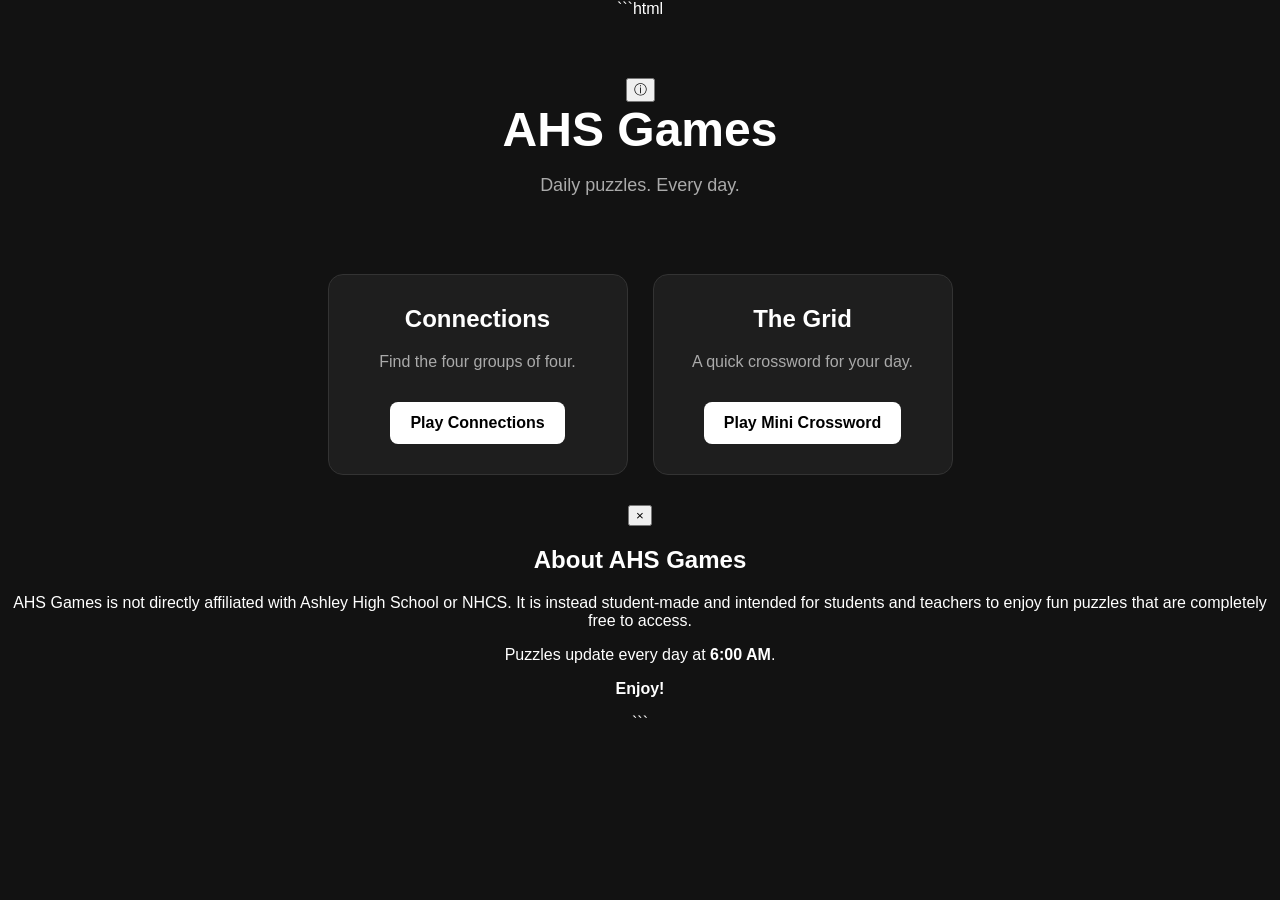
==== index.html @ a70616b3 "Update index.html" ====
```html
<!DOCTYPE html>
<html lang="en">
<head>
    <meta charset="UTF-8">
    <meta name="viewport" content="width=device-width, initial-scale=1.0">

    <title>AHS Games</title>

    <link rel="stylesheet" href="style.css">
</head>

<body>

    <header>

        <button id="info-button"
                class="info-button"
                type="button"
                aria-label="Information">
            ⓘ
        </button>

        <h1>AHS Games</h1>
        <p>Daily puzzles. Every day.</p>

    </header>

    <main>

        <div class="game-card">
            <h2>Connections</h2>
            <p>Find the four groups of four.</p>

            <a href="connections/index.html">
                Play Connections
            </a>
        </div>

        <div class="game-card">
            <h2>The Grid</h2>
            <p>A quick crossword for your day.</p>

            <a href="mini/index.html">
                Play Mini Crossword
            </a>
        </div>

    </main>

    <!-- Information Popup -->

    <div id="info-overlay"
         class="info-overlay">

        <div class="info-modal">

            <button id="close-info"
                    class="close-info"
                    type="button"
                    aria-label="Close information">
                ×
            </button>

            <h2>About AHS Games</h2>

            <p>
                AHS Games is not directly affiliated with
                Ashley High School or NHCS. It is instead
                student-made and intended for students and
                teachers to enjoy fun puzzles that are
                completely free to access.
            </p>

            <p>
                Puzzles update every day at
                <strong>6:00 AM</strong>.
            </p>

            <p>
                <strong>Enjoy!</strong>
            </p>

        </div>

    </div>

    <script>

        const infoButton = document.getElementById("info-button");
        const closeInfo = document.getElementById("close-info");
        const infoOverlay = document.getElementById("info-overlay");

        infoButton.addEventListener("click", () => {
            infoOverlay.classList.add("show");
        });

        closeInfo.addEventListener("click", () => {
            infoOverlay.classList.remove("show");
        });

        infoOverlay.addEventListener("click", (event) => {

            if (event.target === infoOverlay) {
                infoOverlay.classList.remove("show");
            }

        });

        document.addEventListener("keydown", (event) => {

            if (event.key === "Escape") {
                infoOverlay.classList.remove("show");
            }

        });

    </script>

</body>
</html>
```
---- style.css ----
﻿* {
    box-sizing: border-box;
}

body {
    margin: 0;
    font-family: Arial, sans-serif;
    background: #121212;
    color: white;
    text-align: center;
}

header {
    padding: 60px 20px 30px;
}

    header h1 {
        font-size: 48px;
        margin: 0;
    }

    header p {
        color: #aaa;
        font-size: 18px;
    }

main {
    display: flex;
    justify-content: center;
    gap: 25px;
    padding: 30px;
    flex-wrap: wrap;
}

.game-card {
    width: 300px;
    padding: 30px;
    background: #1e1e1e;
    border-radius: 15px;
    border: 1px solid #333;
}

    .game-card h2 {
        margin-top: 0;
    }

    .game-card p {
        color: #aaa;
    }

    .game-card a {
        display: inline-block;
        margin-top: 15px;
        padding: 12px 20px;
        background: white;
        color: black;
        text-decoration: none;
        border-radius: 8px;
        font-weight: bold;
    }

        .game-card a:hover {
            background: #ddd;
        }
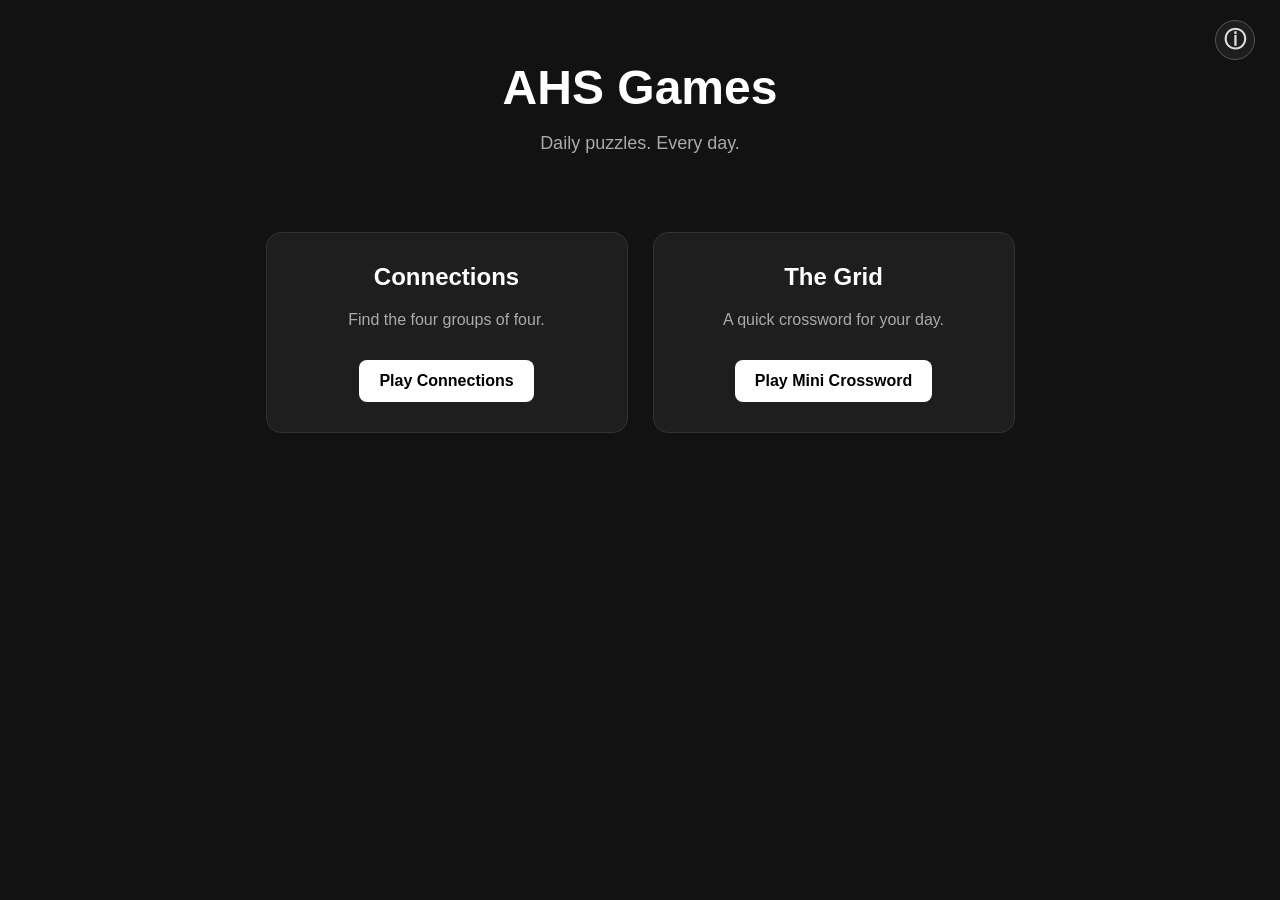
==== commit 422b3ac7: "Update index.html" ====
--- a/index.html
+++ b/index.html
@@ -1,4 +1,3 @@
-```html
 <!DOCTYPE html>
 <html lang="en">
 <head>
@@ -119,4 +118,3 @@
 
 </body>
 </html>
-```
--- a/style.css
+++ b/style.css
@@ -1,4 +1,5 @@
-﻿* {
+```css
+* {
     box-sizing: border-box;
 }
 
@@ -11,18 +12,59 @@
 }
 
 header {
+    position: relative;
     padding: 60px 20px 30px;
 }
 
-    header h1 {
-        font-size: 48px;
-        margin: 0;
-    }
-
-    header p {
-        color: #aaa;
-        font-size: 18px;
-    }
+header h1 {
+    font-size: 48px;
+    margin: 0;
+}
+
+header p {
+    color: #aaa;
+    font-size: 18px;
+}
+
+/* ================================
+   INFORMATION BUTTON
+================================ */
+
+.info-button {
+    position: absolute;
+    top: 20px;
+    right: 25px;
+
+    width: 40px;
+    height: 40px;
+
+    border: 1px solid #555;
+    border-radius: 50%;
+
+    background: #1e1e1e;
+    color: #ddd;
+
+    font-size: 22px;
+    font-weight: bold;
+
+    cursor: pointer;
+
+    transition:
+        background 0.15s ease,
+        border-color 0.15s ease,
+        color 0.15s ease;
+}
+
+.info-button:hover {
+    background: #2a2a2a;
+    border-color: #888;
+    color: white;
+}
+
+
+/* ================================
+   GAME CARDS
+================================ */
 
 main {
     display: flex;
@@ -40,25 +82,168 @@
     border: 1px solid #333;
 }
 
-    .game-card h2 {
-        margin-top: 0;
-    }
-
-    .game-card p {
-        color: #aaa;
-    }
-
-    .game-card a {
-        display: inline-block;
-        margin-top: 15px;
-        padding: 12px 20px;
-        background: white;
-        color: black;
-        text-decoration: none;
-        border-radius: 8px;
-        font-weight: bold;
-    }
-
-        .game-card a:hover {
-            background: #ddd;
-        }
+.game-card h2 {
+    margin-top: 0;
+}
+
+.game-card p {
+    color: #aaa;
+}
+
+.game-card a {
+    display: inline-block;
+    margin-top: 15px;
+    padding: 12px 20px;
+
+    background: white;
+    color: black;
+
+    text-decoration: none;
+    border-radius: 8px;
+
+    font-weight: bold;
+}
+
+.game-card a:hover {
+    background: #ddd;
+}
+
+
+/* ================================
+   INFORMATION POPUP
+================================ */
+
+.info-overlay {
+    position: fixed;
+    inset: 0;
+
+    display: flex;
+    align-items: center;
+    justify-content: center;
+
+    padding: 20px;
+
+    background: rgba(0, 0, 0, 0.75);
+
+    opacity: 0;
+    visibility: hidden;
+    pointer-events: none;
+
+    transition:
+        opacity 0.2s ease,
+        visibility 0.2s ease;
+
+    z-index: 1000;
+}
+
+.info-overlay.show {
+    opacity: 1;
+    visibility: visible;
+    pointer-events: auto;
+}
+
+.info-modal {
+    position: relative;
+
+    width: min(500px, 95vw);
+
+    padding: 35px 30px;
+
+    background: #1e1e1e;
+
+    border: 1px solid #444;
+    border-radius: 12px;
+
+    text-align: center;
+
+    box-shadow: 0 10px 35px rgba(0, 0, 0, 0.5);
+}
+
+.info-modal h2 {
+    margin-top: 0;
+    margin-bottom: 20px;
+
+    font-size: 26px;
+}
+
+.info-modal p {
+    margin: 15px 0;
+
+    color: #bbb;
+
+    font-size: 16px;
+    line-height: 1.6;
+}
+
+.info-modal strong {
+    color: white;
+}
+
+
+/* ================================
+   CLOSE BUTTON
+================================ */
+
+.close-info {
+    position: absolute;
+
+    top: 8px;
+    right: 10px;
+
+    width: 35px;
+    height: 35px;
+
+    border: none;
+    background: transparent;
+
+    color: #aaa;
+
+    font-size: 28px;
+    line-height: 1;
+
+    cursor: pointer;
+}
+
+.close-info:hover {
+    color: white;
+}
+
+
+/* ================================
+   MOBILE
+================================ */
+
+@media (max-width: 600px) {
+
+    header {
+        padding-top: 55px;
+    }
+
+    header h1 {
+        font-size: 38px;
+    }
+
+    header p {
+        font-size: 16px;
+    }
+
+    .info-button {
+        top: 15px;
+        right: 15px;
+    }
+
+    main {
+        padding: 20px;
+    }
+
+    .game-card {
+        width: 100%;
+        max-width: 350px;
+    }
+
+    .info-modal {
+        padding: 30px 22px;
+    }
+
+}
+```
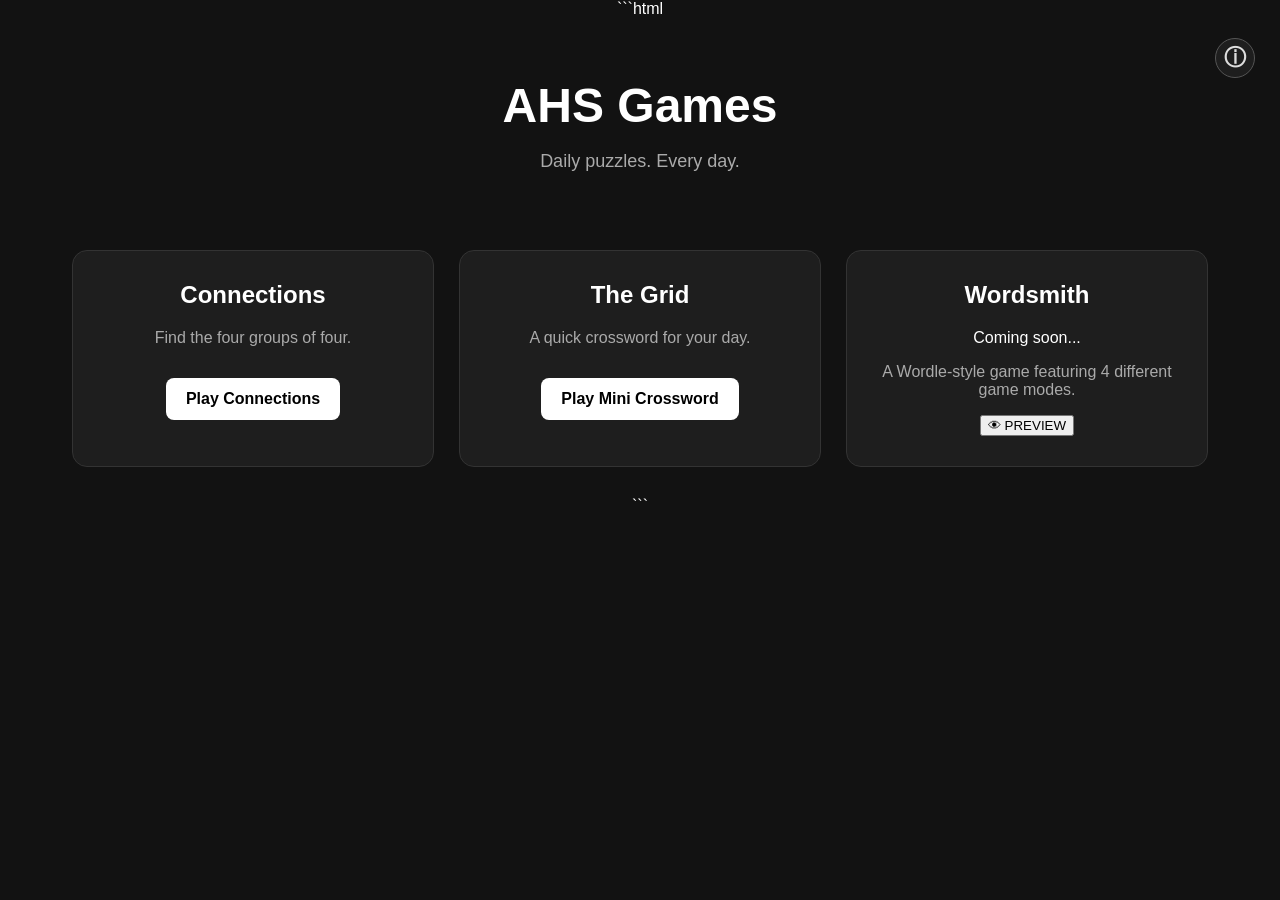
==== commit 4b57f058: "Update index.html" ====
--- a/index.html
+++ b/index.html
@@ -1,3 +1,4 @@
+```html
 <!DOCTYPE html>
 <html lang="en">
 <head>
@@ -25,29 +26,69 @@
 
     </header>
 
+
     <main>
 
+        <!-- CONNECTIONS -->
+
         <div class="game-card">
+
             <h2>Connections</h2>
-            <p>Find the four groups of four.</p>
+
+            <p>
+                Find the four groups of four.
+            </p>
 
             <a href="connections/index.html">
                 Play Connections
             </a>
-        </div>
+
+        </div>
+
+
+        <!-- THE GRID -->
 
         <div class="game-card">
+
             <h2>The Grid</h2>
-            <p>A quick crossword for your day.</p>
+
+            <p>
+                A quick crossword for your day.
+            </p>
 
             <a href="mini/index.html">
                 Play Mini Crossword
             </a>
+
+        </div>
+
+
+        <!-- WORDSMITH -->
+
+        <div class="game-card wordsmith-card">
+
+            <h2>Wordsmith</h2>
+
+            <div class="coming-soon">
+                Coming soon...
+            </div>
+
+            <p>
+                A Wordle-style game featuring 4 different game modes.
+            </p>
+
+            <button id="preview-button"
+                    class="preview-button"
+                    type="button">
+                👁 PREVIEW
+            </button>
+
         </div>
 
     </main>
 
-    <!-- Information Popup -->
+
+    <!-- INFORMATION POPUP -->
 
     <div id="info-overlay"
          class="info-overlay">
@@ -84,32 +125,189 @@
 
     </div>
 
+
+    <!-- WORDSMITH PREVIEW POPUP -->
+
+    <div id="preview-overlay"
+         class="info-overlay">
+
+        <div class="info-modal wordsmith-modal">
+
+            <button id="close-preview"
+                    class="close-info"
+                    type="button"
+                    aria-label="Close preview">
+                ×
+            </button>
+
+            <h2>Wordsmith</h2>
+
+            <div class="coming-soon modal-coming-soon">
+                Coming soon...
+            </div>
+
+            <p>
+                A Wordle-style game featuring
+                <strong>4 different game modes.</strong>
+            </p>
+
+
+            <div class="mode-list">
+
+                <div class="mode">
+
+                    <h3>CLASSIC</h3>
+
+                    <p>
+                        <strong>5-letter words</strong>
+                    </p>
+
+                    <span>
+                        The standard Wordsmith experience.
+                    </span>
+
+                </div>
+
+
+                <div class="mode">
+
+                    <h3>SHORT</h3>
+
+                    <p>
+                        <strong>4-letter words</strong>
+                    </p>
+
+                    <span>
+                        A shorter version of the game
+                        with four-letter words.
+                    </span>
+
+                </div>
+
+
+                <div class="mode">
+
+                    <h3>LARGE</h3>
+
+                    <p>
+                        <strong>6-letter words</strong>
+                    </p>
+
+                    <span>
+                        More letters. More possibilities.
+                    </span>
+
+                </div>
+
+
+                <div class="mode">
+
+                    <h3>EXTREME</h3>
+
+                    <p>
+                        <strong>Very niche, unknown words</strong>
+                    </p>
+
+                    <span>
+                        Obscure words for players who
+                        really want to test their vocabulary.
+                    </span>
+
+                </div>
+
+            </div>
+
+
+            <p class="wordsmith-ending">
+                Wordsmith is coming soon to AHS Games.
+            </p>
+
+        </div>
+
+    </div>
+
+
     <script>
+
+        // ================================
+        // INFORMATION POPUP
+        // ================================
 
         const infoButton = document.getElementById("info-button");
         const closeInfo = document.getElementById("close-info");
         const infoOverlay = document.getElementById("info-overlay");
 
+
         infoButton.addEventListener("click", () => {
+
             infoOverlay.classList.add("show");
-        });
+
+        });
+
 
         closeInfo.addEventListener("click", () => {
+
             infoOverlay.classList.remove("show");
-        });
+
+        });
+
 
         infoOverlay.addEventListener("click", (event) => {
 
             if (event.target === infoOverlay) {
+
                 infoOverlay.classList.remove("show");
+
             }
 
         });
 
+
+        // ================================
+        // WORDSMITH PREVIEW
+        // ================================
+
+        const previewButton = document.getElementById("preview-button");
+        const closePreview = document.getElementById("close-preview");
+        const previewOverlay = document.getElementById("preview-overlay");
+
+
+        previewButton.addEventListener("click", () => {
+
+            previewOverlay.classList.add("show");
+
+        });
+
+
+        closePreview.addEventListener("click", () => {
+
+            previewOverlay.classList.remove("show");
+
+        });
+
+
+        previewOverlay.addEventListener("click", (event) => {
+
+            if (event.target === previewOverlay) {
+
+                previewOverlay.classList.remove("show");
+
+            }
+
+        });
+
+
+        // ================================
+        // ESCAPE KEY
+        // ================================
+
         document.addEventListener("keydown", (event) => {
 
             if (event.key === "Escape") {
+
                 infoOverlay.classList.remove("show");
+                previewOverlay.classList.remove("show");
+
             }
 
         });
@@ -118,3 +316,4 @@
 
 </body>
 </html>
+```
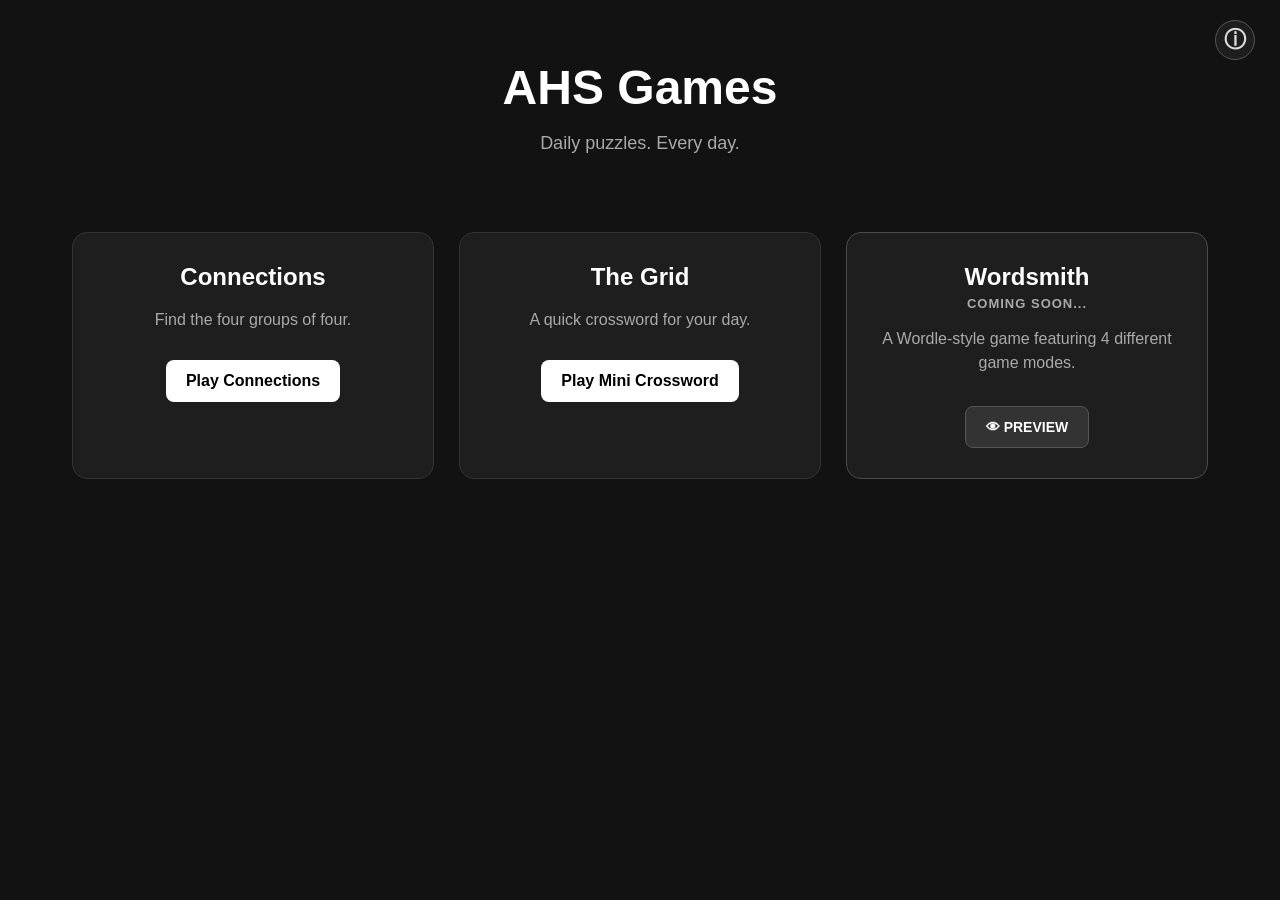
==== commit f319e8b1: "Update index.html" ====
--- a/index.html
+++ b/index.html
@@ -1,4 +1,4 @@
-```html
+
 <!DOCTYPE html>
 <html lang="en">
 <head>
@@ -316,4 +316,4 @@
 
 </body>
 </html>
-```
+
--- a/style.css
+++ b/style.css
@@ -25,6 +25,7 @@
     color: #aaa;
     font-size: 18px;
 }
+
 
 /* ================================
    INFORMATION BUTTON
@@ -77,7 +78,9 @@
 .game-card {
     width: 300px;
     padding: 30px;
+
     background: #1e1e1e;
+
     border-radius: 15px;
     border: 1px solid #333;
 }
@@ -92,6 +95,7 @@
 
 .game-card a {
     display: inline-block;
+
     margin-top: 15px;
     padding: 12px 20px;
 
@@ -99,6 +103,7 @@
     color: black;
 
     text-decoration: none;
+
     border-radius: 8px;
 
     font-weight: bold;
@@ -110,7 +115,56 @@
 
 
 /* ================================
-   INFORMATION POPUP
+   WORDSMITH CARD
+================================ */
+
+.wordsmith-card {
+    border-color: #4a4a4a;
+}
+
+.wordsmith-card h2 {
+    margin-bottom: 5px;
+}
+
+.coming-soon {
+    color: #aaa;
+
+    font-size: 13px;
+    font-weight: bold;
+
+    text-transform: uppercase;
+    letter-spacing: 1px;
+}
+
+.wordsmith-card p {
+    line-height: 1.5;
+}
+
+.preview-button {
+    display: inline-block;
+
+    margin-top: 15px;
+    padding: 12px 20px;
+
+    background: #333;
+    color: white;
+
+    border: 1px solid #555;
+    border-radius: 8px;
+
+    font-size: 14px;
+    font-weight: bold;
+
+    cursor: pointer;
+}
+
+.preview-button:hover {
+    background: #444;
+}
+
+
+/* ================================
+   POPUPS
 ================================ */
 
 .info-overlay {
@@ -210,6 +264,72 @@
 
 
 /* ================================
+   WORDSMITH PREVIEW
+================================ */
+
+.wordsmith-modal {
+    max-height: 90vh;
+    overflow-y: auto;
+}
+
+.modal-coming-soon {
+    margin-top: -10px;
+    margin-bottom: 20px;
+}
+
+.mode-list {
+    display: grid;
+    grid-template-columns: repeat(2, 1fr);
+    gap: 12px;
+
+    margin-top: 25px;
+}
+
+.mode {
+    padding: 17px 13px;
+
+    background: #151515;
+
+    border: 1px solid #333;
+    border-radius: 8px;
+
+    text-align: left;
+}
+
+.mode h3 {
+    margin: 0 0 6px;
+
+    font-size: 15px;
+    letter-spacing: 0.5px;
+}
+
+.mode p {
+    margin: 0 0 7px;
+
+    color: #ddd;
+
+    font-size: 14px;
+}
+
+.mode span {
+    display: block;
+
+    color: #888;
+
+    font-size: 13px;
+    line-height: 1.4;
+}
+
+.wordsmith-ending {
+    margin-top: 25px !important;
+
+    color: #aaa !important;
+
+    font-weight: bold;
+}
+
+
+/* ================================
    MOBILE
 ================================ */
 
@@ -245,5 +365,9 @@
         padding: 30px 22px;
     }
 
+    .mode-list {
+        grid-template-columns: 1fr;
+    }
+
 }
 ```
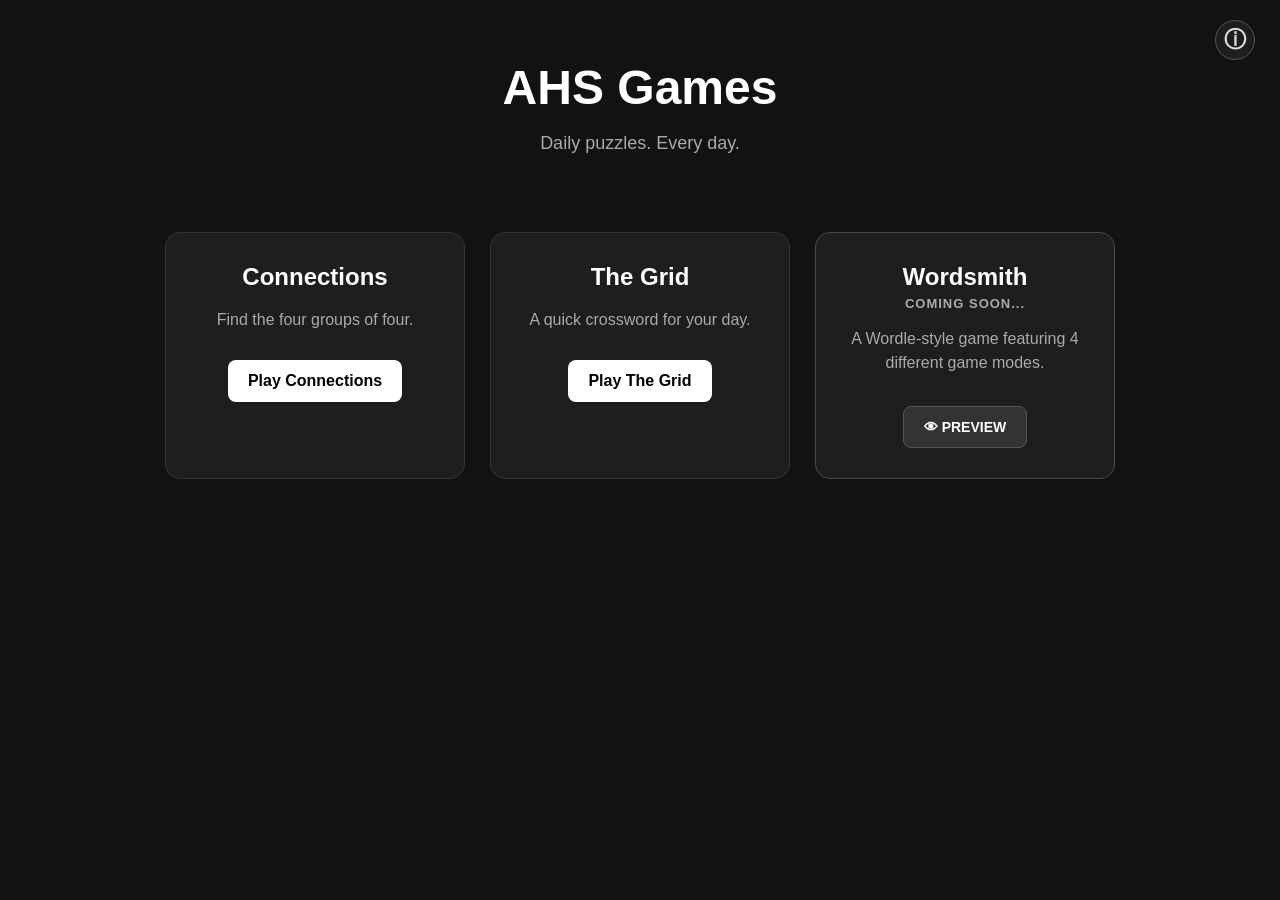
==== commit 08b57f5d: "Update index.html" ====
--- a/index.html
+++ b/index.html
@@ -57,7 +57,7 @@
             </p>
 
             <a href="mini/index.html">
-                Play Mini Crossword
+                Play The Grid
             </a>
 
         </div>
--- a/style.css
+++ b/style.css
@@ -1,4 +1,3 @@
-```css
 * {
     box-sizing: border-box;
 }
@@ -370,4 +369,3 @@
     }
 
 }
-```
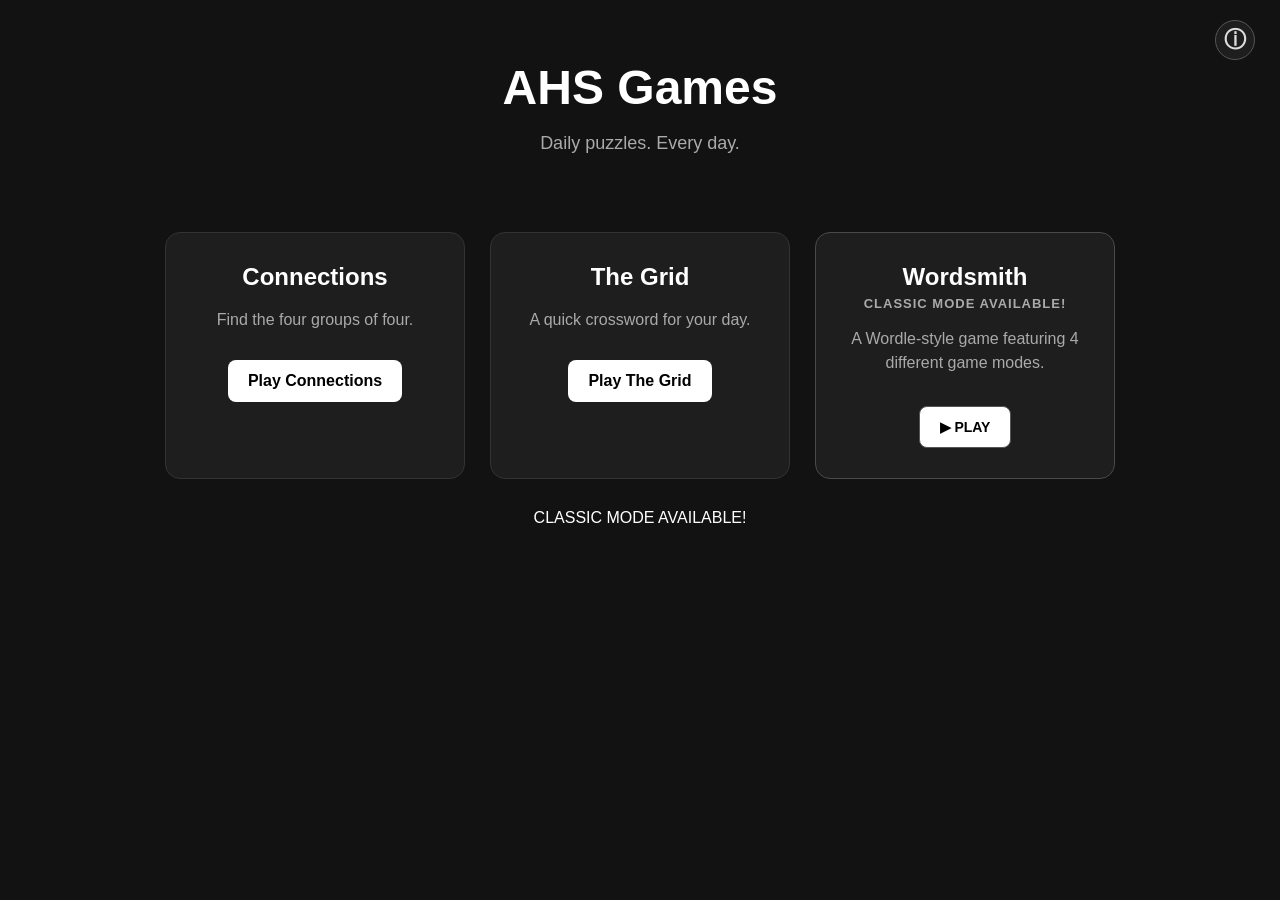
==== commit 30bfa27b: "Update index.html" ====
--- a/index.html
+++ b/index.html
@@ -1,4 +1,3 @@
-
 <!DOCTYPE html>
 <html lang="en">
 <head>
@@ -70,22 +69,29 @@
             <h2>Wordsmith</h2>
 
             <div class="coming-soon">
-                Coming soon...
+                Classic Mode Available!
             </div>
 
             <p>
                 A Wordle-style game featuring 4 different game modes.
             </p>
 
-            <button id="preview-button"
-                    class="preview-button"
-                    type="button">
-                👁 PREVIEW
-            </button>
+            <a href="wordsmith/index.html"
+               class="preview-button">
+                ▶ PLAY
+            </a>
 
         </div>
 
     </main>
+
+
+    <!-- CLASSIC MODE AVAILABLE BADGE -->
+
+    <div class="classic-badge"
+         aria-hidden="true">
+        CLASSIC MODE AVAILABLE!
+    </div>
 
 
     <!-- INFORMATION POPUP -->
@@ -119,107 +125,6 @@
 
             <p>
                 <strong>Enjoy!</strong>
-            </p>
-
-        </div>
-
-    </div>
-
-
-    <!-- WORDSMITH PREVIEW POPUP -->
-
-    <div id="preview-overlay"
-         class="info-overlay">
-
-        <div class="info-modal wordsmith-modal">
-
-            <button id="close-preview"
-                    class="close-info"
-                    type="button"
-                    aria-label="Close preview">
-                ×
-            </button>
-
-            <h2>Wordsmith</h2>
-
-            <div class="coming-soon modal-coming-soon">
-                Coming soon...
-            </div>
-
-            <p>
-                A Wordle-style game featuring
-                <strong>4 different game modes.</strong>
-            </p>
-
-
-            <div class="mode-list">
-
-                <div class="mode">
-
-                    <h3>CLASSIC</h3>
-
-                    <p>
-                        <strong>5-letter words</strong>
-                    </p>
-
-                    <span>
-                        The standard Wordsmith experience.
-                    </span>
-
-                </div>
-
-
-                <div class="mode">
-
-                    <h3>SHORT</h3>
-
-                    <p>
-                        <strong>4-letter words</strong>
-                    </p>
-
-                    <span>
-                        A shorter version of the game
-                        with four-letter words.
-                    </span>
-
-                </div>
-
-
-                <div class="mode">
-
-                    <h3>LARGE</h3>
-
-                    <p>
-                        <strong>6-letter words</strong>
-                    </p>
-
-                    <span>
-                        More letters. More possibilities.
-                    </span>
-
-                </div>
-
-
-                <div class="mode">
-
-                    <h3>EXTREME</h3>
-
-                    <p>
-                        <strong>Very niche, unknown words</strong>
-                    </p>
-
-                    <span>
-                        Obscure words for players who
-                        really want to test their vocabulary.
-                    </span>
-
-                </div>
-
-            </div>
-
-
-            <p class="wordsmith-ending">
-                Wordsmith is coming soon to AHS Games.
             </p>
 
         </div>
@@ -264,40 +169,6 @@
 
 
         // ================================
-        // WORDSMITH PREVIEW
-        // ================================
-
-        const previewButton = document.getElementById("preview-button");
-        const closePreview = document.getElementById("close-preview");
-        const previewOverlay = document.getElementById("preview-overlay");
-
-
-        previewButton.addEventListener("click", () => {
-
-            previewOverlay.classList.add("show");
-
-        });
-
-
-        closePreview.addEventListener("click", () => {
-
-            previewOverlay.classList.remove("show");
-
-        });
-
-
-        previewOverlay.addEventListener("click", (event) => {
-
-            if (event.target === previewOverlay) {
-
-                previewOverlay.classList.remove("show");
-
-            }
-
-        });
-
-
-        // ================================
         // ESCAPE KEY
         // ================================
 
@@ -306,7 +177,6 @@
             if (event.key === "Escape") {
 
                 infoOverlay.classList.remove("show");
-                previewOverlay.classList.remove("show");
 
             }
 
@@ -316,4 +186,3 @@
 
 </body>
 </html>
-
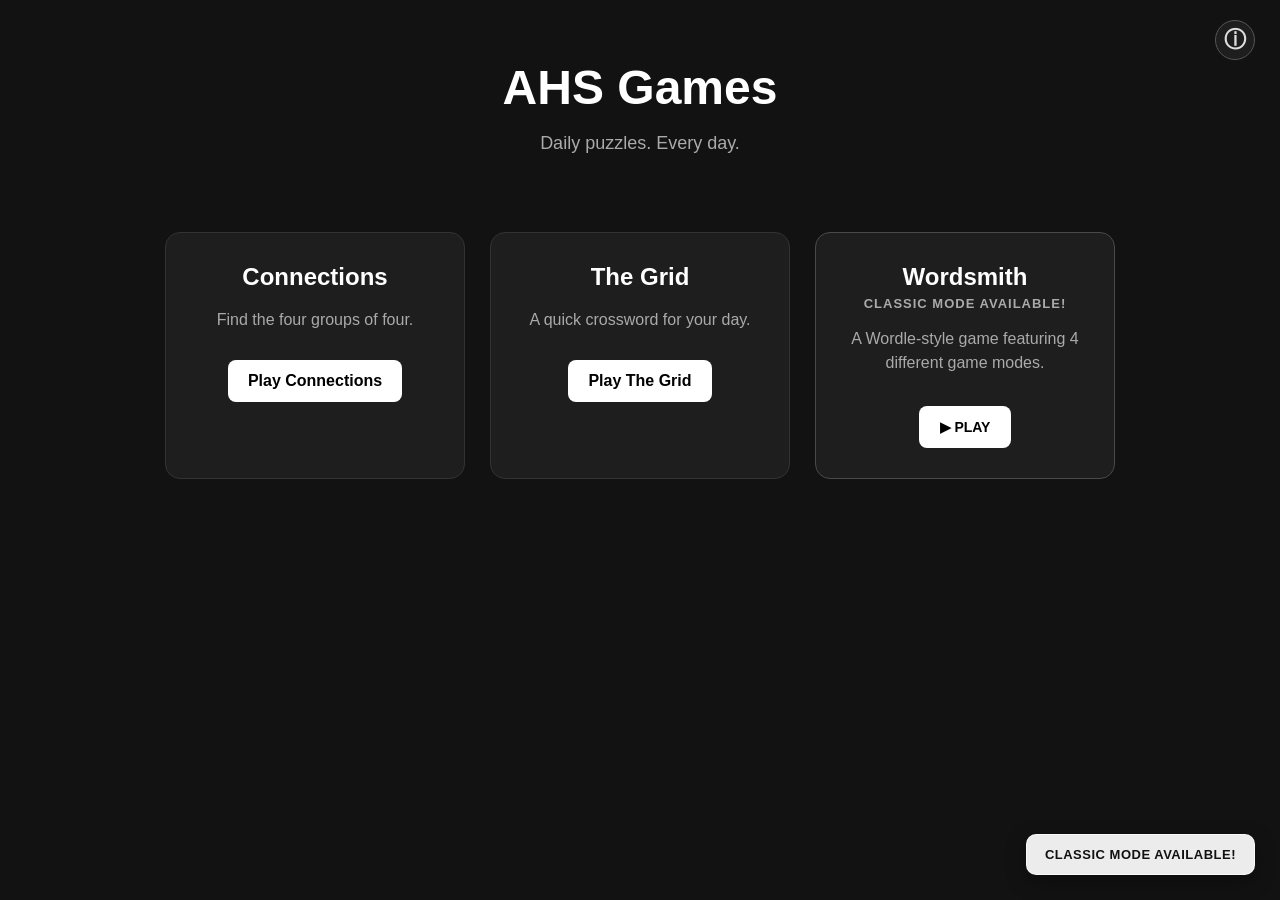
==== commit b4cf8442: "Update index.html" ====
--- a/index.html
+++ b/index.html
@@ -66,6 +66,14 @@
 
         <div class="game-card wordsmith-card">
 
+            <!-- CLASSIC MODE BADGE -->
+
+            <div class="classic-badge"
+                 aria-hidden="true">
+                CLASSIC MODE AVAILABLE!
+            </div>
+
+
             <h2>Wordsmith</h2>
 
             <div class="coming-soon">
@@ -84,14 +92,6 @@
         </div>
 
     </main>
-
-
-    <!-- CLASSIC MODE AVAILABLE BADGE -->
-
-    <div class="classic-badge"
-         aria-hidden="true">
-        CLASSIC MODE AVAILABLE!
-    </div>
 
 
     <!-- INFORMATION POPUP -->
--- a/style.css
+++ b/style.css
@@ -139,26 +139,95 @@
     line-height: 1.5;
 }
 
+
+/* ================================
+   WORDSMITH PLAY BUTTON
+================================ */
+
 .preview-button {
     display: inline-block;
 
     margin-top: 15px;
-    padding: 12px 20px;
-
-    background: #333;
-    color: white;
-
-    border: 1px solid #555;
+    padding: 12px 24px;
+
+    background: rgba(255, 255, 255, 0.08);
+    color: white;
+
+    border: 1px solid rgba(255, 255, 255, 0.25);
     border-radius: 8px;
 
     font-size: 14px;
     font-weight: bold;
 
+    text-decoration: none;
+
     cursor: pointer;
+
+    transition:
+        background 0.2s ease,
+        border-color 0.2s ease,
+        transform 0.2s ease;
 }
 
 .preview-button:hover {
-    background: #444;
+    background: rgba(255, 255, 255, 0.15);
+    border-color: rgba(255, 255, 255, 0.45);
+    transform: translateY(-2px);
+}
+
+
+/* ================================
+   CLASSIC MODE BADGE
+================================ */
+
+.classic-badge {
+    position: fixed;
+
+    right: 25px;
+    bottom: 25px;
+
+    padding: 12px 18px;
+
+    background: rgba(255, 255, 255, 0.92);
+    color: #111;
+
+    border: 1px solid rgba(255, 255, 255, 0.7);
+    border-radius: 10px;
+
+    font-size: 13px;
+    font-weight: bold;
+
+    letter-spacing: 0.5px;
+
+    box-shadow:
+        0 6px 20px rgba(0, 0, 0, 0.35);
+
+    pointer-events: none;
+
+    animation: classicPulse 2.2s ease-in-out infinite;
+
+    z-index: 900;
+}
+
+
+/* ================================
+   CLASSIC MODE PULSE
+================================ */
+
+@keyframes classicPulse {
+
+    0% {
+        transform: scale(1);
+    }
+
+    50% {
+        transform: scale(1.08);
+    }
+
+    100% {
+        transform: scale(1);
+    }
+
 }
 
 
@@ -263,72 +332,6 @@
 
 
 /* ================================
-   WORDSMITH PREVIEW
-================================ */
-
-.wordsmith-modal {
-    max-height: 90vh;
-    overflow-y: auto;
-}
-
-.modal-coming-soon {
-    margin-top: -10px;
-    margin-bottom: 20px;
-}
-
-.mode-list {
-    display: grid;
-    grid-template-columns: repeat(2, 1fr);
-    gap: 12px;
-
-    margin-top: 25px;
-}
-
-.mode {
-    padding: 17px 13px;
-
-    background: #151515;
-
-    border: 1px solid #333;
-    border-radius: 8px;
-
-    text-align: left;
-}
-
-.mode h3 {
-    margin: 0 0 6px;
-
-    font-size: 15px;
-    letter-spacing: 0.5px;
-}
-
-.mode p {
-    margin: 0 0 7px;
-
-    color: #ddd;
-
-    font-size: 14px;
-}
-
-.mode span {
-    display: block;
-
-    color: #888;
-
-    font-size: 13px;
-    line-height: 1.4;
-}
-
-.wordsmith-ending {
-    margin-top: 25px !important;
-
-    color: #aaa !important;
-
-    font-weight: bold;
-}
-
-
-/* ================================
    MOBILE
 ================================ */
 
@@ -364,8 +367,13 @@
         padding: 30px 22px;
     }
 
-    .mode-list {
-        grid-template-columns: 1fr;
-    }
-
-}
+    .classic-badge {
+        right: 15px;
+        bottom: 15px;
+
+        padding: 10px 14px;
+
+        font-size: 11px;
+    }
+
+}
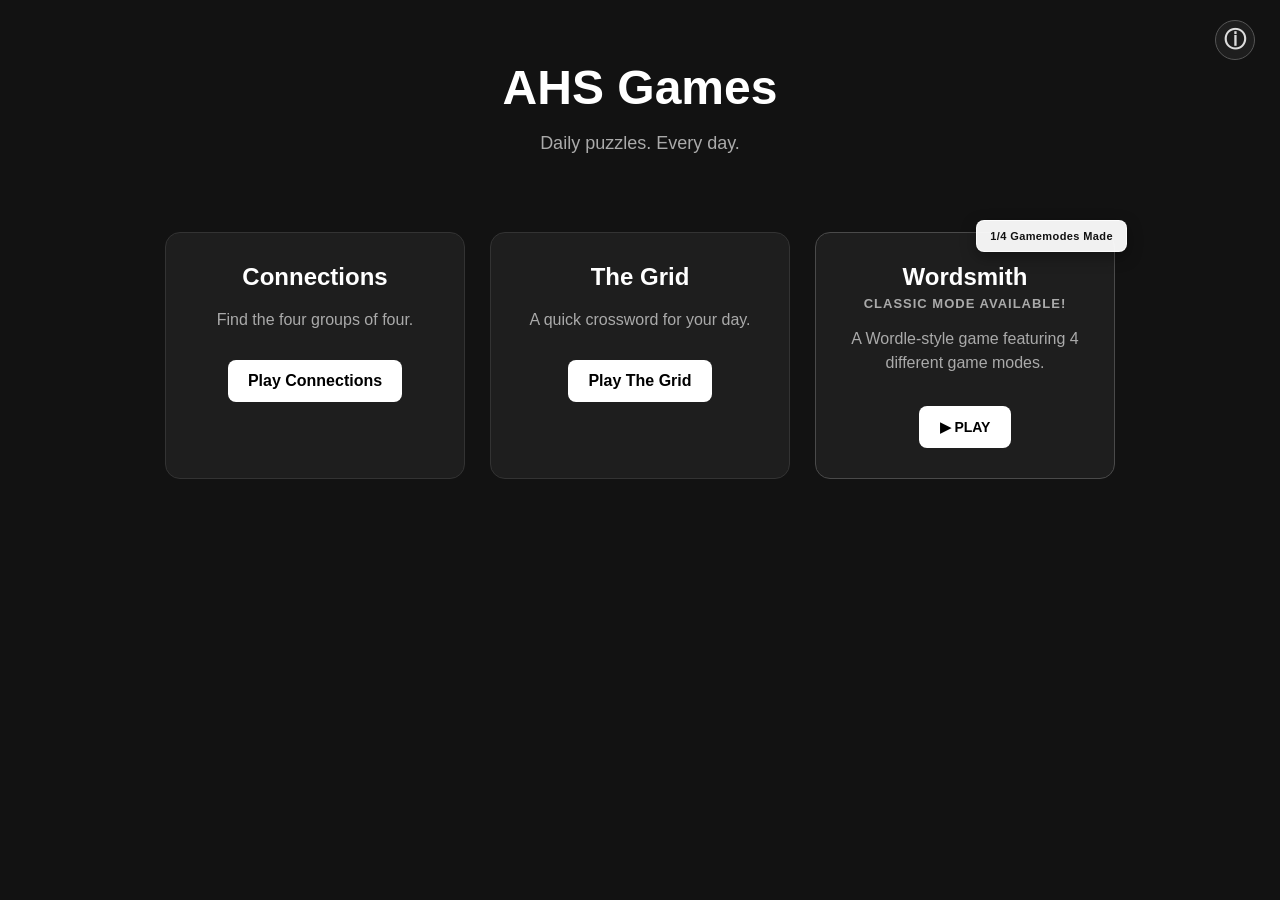
==== commit 0f9b847f: "Update index.html" ====
--- a/index.html
+++ b/index.html
@@ -70,7 +70,7 @@
 
             <div class="classic-badge"
                  aria-hidden="true">
-                CLASSIC MODE AVAILABLE!
+                1/4 Gamemodes Made
             </div>
 
 
--- a/style.css
+++ b/style.css
@@ -118,6 +118,8 @@
 ================================ */
 
 .wordsmith-card {
+    position: relative;
+
     border-color: #4a4a4a;
 }
 
@@ -137,6 +139,63 @@
 
 .wordsmith-card p {
     line-height: 1.5;
+}
+
+
+/* ================================
+   CLASSIC MODE BADGE
+================================ */
+
+.classic-badge {
+    position: absolute;
+
+    top: -13px;
+    right: -13px;
+
+    padding: 9px 13px;
+
+    background: rgba(255, 255, 255, 0.94);
+    color: #111;
+
+    border: 1px solid rgba(255, 255, 255, 0.8);
+    border-radius: 8px;
+
+    font-size: 11px;
+    font-weight: bold;
+
+    letter-spacing: 0.4px;
+
+    white-space: nowrap;
+
+    box-shadow:
+        0 5px 15px rgba(0, 0, 0, 0.35);
+
+    pointer-events: none;
+
+    animation: classicPulse 2.2s ease-in-out infinite;
+
+    z-index: 10;
+}
+
+
+/* ================================
+   CLASSIC MODE PULSE
+================================ */
+
+@keyframes classicPulse {
+
+    0% {
+        transform: scale(1);
+    }
+
+    50% {
+        transform: scale(1.08);
+    }
+
+    100% {
+        transform: scale(1);
+    }
+
 }
 
 
@@ -172,62 +231,8 @@
 .preview-button:hover {
     background: rgba(255, 255, 255, 0.15);
     border-color: rgba(255, 255, 255, 0.45);
+
     transform: translateY(-2px);
-}
-
-
-/* ================================
-   CLASSIC MODE BADGE
-================================ */
-
-.classic-badge {
-    position: fixed;
-
-    right: 25px;
-    bottom: 25px;
-
-    padding: 12px 18px;
-
-    background: rgba(255, 255, 255, 0.92);
-    color: #111;
-
-    border: 1px solid rgba(255, 255, 255, 0.7);
-    border-radius: 10px;
-
-    font-size: 13px;
-    font-weight: bold;
-
-    letter-spacing: 0.5px;
-
-    box-shadow:
-        0 6px 20px rgba(0, 0, 0, 0.35);
-
-    pointer-events: none;
-
-    animation: classicPulse 2.2s ease-in-out infinite;
-
-    z-index: 900;
-}
-
-
-/* ================================
-   CLASSIC MODE PULSE
-================================ */
-
-@keyframes classicPulse {
-
-    0% {
-        transform: scale(1);
-    }
-
-    50% {
-        transform: scale(1.08);
-    }
-
-    100% {
-        transform: scale(1);
-    }
-
 }
 
 
@@ -278,7 +283,8 @@
 
     text-align: center;
 
-    box-shadow: 0 10px 35px rgba(0, 0, 0, 0.5);
+    box-shadow:
+        0 10px 35px rgba(0, 0, 0, 0.5);
 }
 
 .info-modal h2 {
@@ -368,12 +374,12 @@
     }
 
     .classic-badge {
-        right: 15px;
-        bottom: 15px;
-
-        padding: 10px 14px;
-
-        font-size: 11px;
-    }
-
-}
+        top: -10px;
+        right: -8px;
+
+        padding: 8px 10px;
+
+        font-size: 10px;
+    }
+
+}
